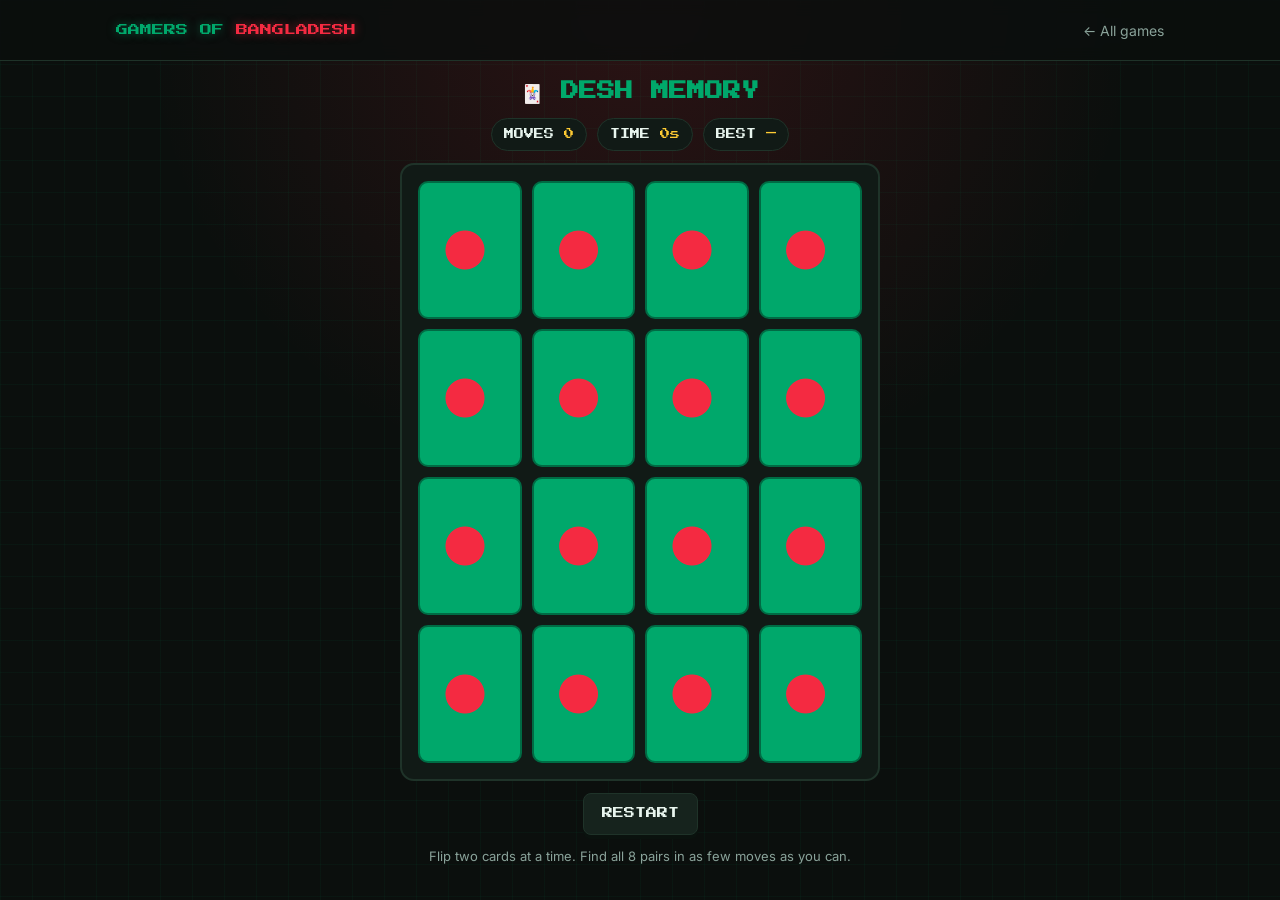
==== games/desh-memory/index.html @ c5d4e993 "Turn landing page into a mini-games hub with four games Adds Rickshaw Rush, Mango Mania, Sundarbans " ====
<!DOCTYPE html>
<html lang="en">
<head>
  <meta charset="UTF-8">
  <meta name="viewport" content="width=device-width, initial-scale=1.0">
  <title>Desh Memory — Gamers of Bangladesh</title>
  <meta name="description" content="Match pairs of Bangladeshi favourites in as few moves as possible. A free memory game.">
  <meta name="theme-color" content="#0b0f0d">
  <link rel="icon" href="../../favicon.svg" type="image/svg+xml">
  <link rel="preconnect" href="https://fonts.googleapis.com">
  <link rel="preconnect" href="https://fonts.gstatic.com" crossorigin>
  <link href="https://fonts.googleapis.com/css2?family=Press+Start+2P&family=Inter:wght@400;600&display=swap" rel="stylesheet">
  <link rel="stylesheet" href="../../assets/style.css">
  <style>
    .board { display: grid; grid-template-columns: repeat(4, 1fr); gap: 10px; padding: 16px; }
    .mcard {
      aspect-ratio: 3 / 4; border: 0; padding: 0; background: none; cursor: pointer;
      perspective: 600px; touch-action: manipulation; -webkit-tap-highlight-color: transparent;
    }
    .mcard .inner {
      position: relative; display: block; width: 100%; height: 100%;
      transition: transform .35s ease; transform-style: preserve-3d;
    }
    .mcard.flipped .inner, .mcard.matched .inner { transform: rotateY(180deg); }
    .face {
      position: absolute; inset: 0; border-radius: 10px; backface-visibility: hidden; -webkit-backface-visibility: hidden;
      display: flex; flex-direction: column; align-items: center; justify-content: center; gap: 4px;
    }
    .back {
      background:
        radial-gradient(circle at 45% 50%, var(--red) 0 22%, transparent 23%),
        var(--green);
      border: 2px solid #006b44;
    }
    .front { background: var(--panel-2); border: 2px solid var(--line); transform: rotateY(180deg); }
    .front .emoji { font-size: clamp(26px, 8vw, 40px); line-height: 1; }
    .front .label { font-size: clamp(9px, 2.4vw, 11px); color: var(--muted); font-weight: 600; }
    .mcard.matched .front { border-color: var(--green); box-shadow: 0 0 12px rgba(0,168,107,.35) inset; }
    .mcard:focus-visible { outline: 2px solid var(--yellow); outline-offset: 2px; border-radius: 10px; }
    @media (prefers-reduced-motion: reduce) { .mcard .inner { transition: none; } }
  </style>
</head>
<body class="game-page">
  <header class="site-header">
    <div class="wrap">
      <a class="brand" href="../../">GAMERS OF <span>BANGLADESH</span></a>
      <a class="nav-link" href="../../#games">← All games</a>
    </div>
  </header>

  <main class="game-main">
    <h1 class="game-title">🃏 DESH MEMORY</h1>
    <div class="hud">
      <span class="pill">MOVES <b id="moves">0</b></span>
      <span class="pill">TIME <b id="time">0s</b></span>
      <span class="pill">BEST <b id="best">—</b></span>
    </div>

    <div class="stage">
      <div class="board" id="board"></div>
      <div class="overlay" id="overlay" hidden>
        <h2 id="ovTitle">ALL MATCHED!</h2>
        <p id="ovText"></p>
        <div class="big" id="ovScore"></div>
        <button class="btn" id="againBtn">PLAY AGAIN</button>
      </div>
    </div>
    <button class="btn secondary" id="restartBtn">RESTART</button>
    <p class="help">Flip two cards at a time. Find all 8 pairs in as few moves as you can.</p>
  </main>

  <script src="../../assets/common.js"></script>
  <script>
  (function () {
    const ITEMS = [
      ['🐅', 'Bagh'], ['🥭', 'Aam'], ['🛺', 'CNG'], ['🏏', 'Cricket'],
      ['🐟', 'Ilish'], ['☕', 'Cha'], ['⛵', 'Nouka'], ['🌾', 'Dhan'],
    ];
    const board = document.getElementById('board');
    const movesEl = document.getElementById('moves');
    const timeEl = document.getElementById('time');
    const bestEl = document.getElementById('best');
    const overlay = document.getElementById('overlay');
    const ovTitle = document.getElementById('ovTitle');
    const ovText = document.getElementById('ovText');
    const ovScore = document.getElementById('ovScore');

    let open = [], lock = false, moves = 0, matched = 0, startTime = 0, timer = null;

    function showBest() {
      const b = GOB.getBest('memory');
      bestEl.textContent = b ? b + ' moves' : '—';
    }

    function shuffle(a) {
      for (let i = a.length - 1; i > 0; i--) { const j = Math.floor(Math.random() * (i + 1)); [a[i], a[j]] = [a[j], a[i]]; }
      return a;
    }

    function newGame() {
      clearInterval(timer); timer = null;
      open = []; lock = false; moves = 0; matched = 0;
      movesEl.textContent = 0; timeEl.textContent = '0s';
      overlay.hidden = true;
      board.innerHTML = '';
      shuffle([...ITEMS, ...ITEMS]).forEach(([emoji, label]) => {
        const b = document.createElement('button');
        b.className = 'mcard';
        b.dataset.key = label;
        b.setAttribute('aria-label', 'Hidden card');
        b.innerHTML = '<span class="inner"><span class="face back"></span>' +
          '<span class="face front"><span class="emoji">' + emoji + '</span><span class="label">' + label + '</span></span></span>';
        b.addEventListener('click', () => flip(b, label));
        board.appendChild(b);
      });
      showBest();
    }

    function flip(card, label) {
      if (lock || card.classList.contains('flipped') || card.classList.contains('matched')) return;
      if (!timer) {
        startTime = performance.now();
        timer = setInterval(() => { timeEl.textContent = Math.floor((performance.now() - startTime) / 1000) + 's'; }, 250);
      }
      card.classList.add('flipped');
      card.setAttribute('aria-label', label);
      open.push(card);
      if (open.length < 2) return;

      moves++; movesEl.textContent = moves;
      const [a, b] = open;
      if (a.dataset.key === b.dataset.key) {
        a.classList.add('matched'); b.classList.add('matched');
        open = []; matched++;
        if (matched === ITEMS.length) setTimeout(win, 450);
      } else {
        lock = true;
        setTimeout(() => {
          a.classList.remove('flipped'); b.classList.remove('flipped');
          a.setAttribute('aria-label', 'Hidden card'); b.setAttribute('aria-label', 'Hidden card');
          open = []; lock = false;
        }, 800);
      }
    }

    function win() {
      clearInterval(timer);
      const secs = Math.floor((performance.now() - startTime) / 1000);
      const record = GOB.saveBest('memory', moves, true);
      showBest();
      ovTitle.textContent = record ? 'NEW RECORD!' : 'ALL MATCHED!';
      ovText.textContent = 'You finished in ' + secs + ' seconds.' + (moves <= 12 ? ' Amazing memory!' : '');
      ovScore.textContent = moves + ' moves';
      overlay.hidden = false;
      document.getElementById('againBtn').focus();
    }

    document.getElementById('againBtn').addEventListener('click', newGame);
    document.getElementById('restartBtn').addEventListener('click', newGame);
    newGame();
  })();
  </script>
</body>
</html>
---- assets/style.css ----
:root {
  --bg: #0b0f0d;
  --panel: #111a16;
  --panel-2: #16231d;
  --line: #1f3329;
  --green: #00a86b;
  --green-dim: rgba(0, 168, 107, 0.15);
  --red: #f42a41;
  --yellow: #ffcc33;
  --text: #e8f5ee;
  --muted: #8aa39a;
  --radius: 14px;
  --pixel: 'Press Start 2P', monospace;
}

* { box-sizing: border-box; margin: 0; padding: 0; }
html { -webkit-text-size-adjust: 100%; }
body {
  min-height: 100vh;
  background:
    radial-gradient(circle at 50% 0%, rgba(244, 42, 65, 0.14), transparent 45%),
    linear-gradient(rgba(0, 168, 107, 0.05) 1px, transparent 1px) 0 0 / 32px 32px,
    linear-gradient(90deg, rgba(0, 168, 107, 0.05) 1px, transparent 1px) 0 0 / 32px 32px,
    var(--bg);
  color: var(--text);
  font-family: 'Inter', system-ui, -apple-system, sans-serif;
  line-height: 1.5;
}
a { color: inherit; }
button { font: inherit; color: inherit; }

.wrap { max-width: 1080px; margin: 0 auto; padding: 0 16px; }

/* Header */
.site-header {
  border-bottom: 1px solid var(--line);
  background: rgba(11, 15, 13, 0.85);
  backdrop-filter: blur(8px);
  position: sticky; top: 0; z-index: 10;
}
.site-header .wrap { display: flex; align-items: center; justify-content: space-between; height: 60px; gap: 12px; }
.brand {
  font-family: var(--pixel); font-size: 12px; line-height: 1.5;
  color: var(--green); text-decoration: none;
  text-shadow: 0 0 10px rgba(0, 168, 107, 0.5);
}
.brand span { color: var(--red); text-shadow: 0 0 10px rgba(244, 42, 65, 0.5); }
.nav-link { font-size: 14px; color: var(--muted); text-decoration: none; }
.nav-link:hover { color: var(--text); }

/* Hero */
.hero { text-align: center; padding: 56px 0 32px; }
.hero h1 {
  font-family: var(--pixel); font-size: clamp(18px, 4.6vw, 34px); line-height: 1.6;
  color: var(--green); text-shadow: 0 0 14px rgba(0, 168, 107, 0.55);
}
.hero h1 span { color: var(--red); text-shadow: 0 0 14px rgba(244, 42, 65, 0.55); }
.hero p { color: var(--muted); max-width: 560px; margin: 16px auto 0; font-size: 16px; }

/* Game grid */
.section-title { font-family: var(--pixel); font-size: 13px; color: var(--text); margin: 24px 0 16px; }
.grid { display: grid; grid-template-columns: repeat(auto-fill, minmax(240px, 1fr)); gap: 16px; padding-bottom: 48px; }
.card {
  display: flex; flex-direction: column;
  background: var(--panel); border: 1px solid var(--line); border-radius: var(--radius);
  text-decoration: none; overflow: hidden;
  transition: transform .15s ease, border-color .15s ease, box-shadow .15s ease;
}
.card:hover, .card:focus-visible {
  transform: translateY(-3px); border-color: var(--green);
  box-shadow: 0 8px 24px rgba(0, 168, 107, 0.18); outline: none;
}
.card .thumb {
  height: 130px; display: grid; place-items: center; font-size: 56px;
  background: radial-gradient(circle at 50% 60%, var(--green-dim), transparent 70%), var(--panel-2);
  border-bottom: 1px solid var(--line);
}
.card .body { padding: 14px 16px 16px; display: flex; flex-direction: column; gap: 6px; flex: 1; }
.card h3 { font-family: var(--pixel); font-size: 11px; line-height: 1.6; color: var(--green); }
.card p { font-size: 14px; color: var(--muted); flex: 1; }
.card .meta { display: flex; justify-content: space-between; align-items: center; font-size: 12px; color: var(--muted); margin-top: 6px; }
.card .play {
  font-family: var(--pixel); font-size: 9px; color: var(--bg); background: var(--green);
  padding: 7px 10px; border-radius: 6px;
}
.best { color: var(--yellow); }

footer.site-footer { border-top: 1px solid var(--line); padding: 24px 0 32px; text-align: center; color: var(--muted); font-size: 13px; }

/* ===== Game page shell ===== */
.game-page { display: flex; flex-direction: column; min-height: 100vh; }
.game-main { flex: 1; display: flex; flex-direction: column; align-items: center; padding: 16px 16px 32px; gap: 12px; }
.game-title { font-family: var(--pixel); font-size: clamp(13px, 3.4vw, 18px); color: var(--green); text-align: center; line-height: 1.6; }
.hud {
  display: flex; gap: 10px; justify-content: center; flex-wrap: wrap;
  font-family: var(--pixel); font-size: 10px;
}
.hud .pill { background: var(--panel); border: 1px solid var(--line); border-radius: 999px; padding: 8px 12px; white-space: nowrap; }
.hud .pill b { color: var(--yellow); font-weight: normal; }

.stage {
  position: relative; width: 100%; max-width: 480px;
  border: 2px solid var(--line); border-radius: var(--radius); overflow: hidden;
  background: var(--panel); touch-action: none; user-select: none; -webkit-user-select: none;
}
.stage canvas { display: block; width: 100%; height: auto; }

.overlay {
  position: absolute; inset: 0; display: flex; flex-direction: column;
  align-items: center; justify-content: center; gap: 14px; text-align: center; padding: 20px;
  background: rgba(11, 15, 13, 0.82); backdrop-filter: blur(2px);
}
.overlay[hidden] { display: none; }
.overlay h2 { font-family: var(--pixel); font-size: 16px; line-height: 1.6; color: var(--green); }
.overlay p { color: var(--muted); font-size: 14px; max-width: 320px; }
.overlay .big { font-family: var(--pixel); font-size: 22px; color: var(--yellow); }

.btn {
  font-family: var(--pixel); font-size: 11px; cursor: pointer;
  background: var(--green); color: var(--bg); border: 0; border-radius: 8px;
  padding: 12px 18px; box-shadow: 0 4px 0 #006b44; transition: transform .08s ease, box-shadow .08s ease;
}
.btn:active { transform: translateY(3px); box-shadow: 0 1px 0 #006b44; }
.btn.secondary { background: var(--panel-2); color: var(--text); box-shadow: 0 4px 0 #0a120e; border: 1px solid var(--line); }

.help { color: var(--muted); font-size: 13px; text-align: center; max-width: 480px; }
.touch-controls { display: none; gap: 12px; width: 100%; max-width: 480px; }
.touch-controls button {
  flex: 1; height: 64px; font-size: 26px; border-radius: var(--radius);
  background: var(--panel); border: 1px solid var(--line); touch-action: manipulation;
}
.touch-controls button:active { background: var(--panel-2); border-color: var(--green); }
@media (hover: none) and (pointer: coarse) { .touch-controls { display: flex; } }

@media (prefers-reduced-motion: reduce) {
  .card { transition: none; }
}
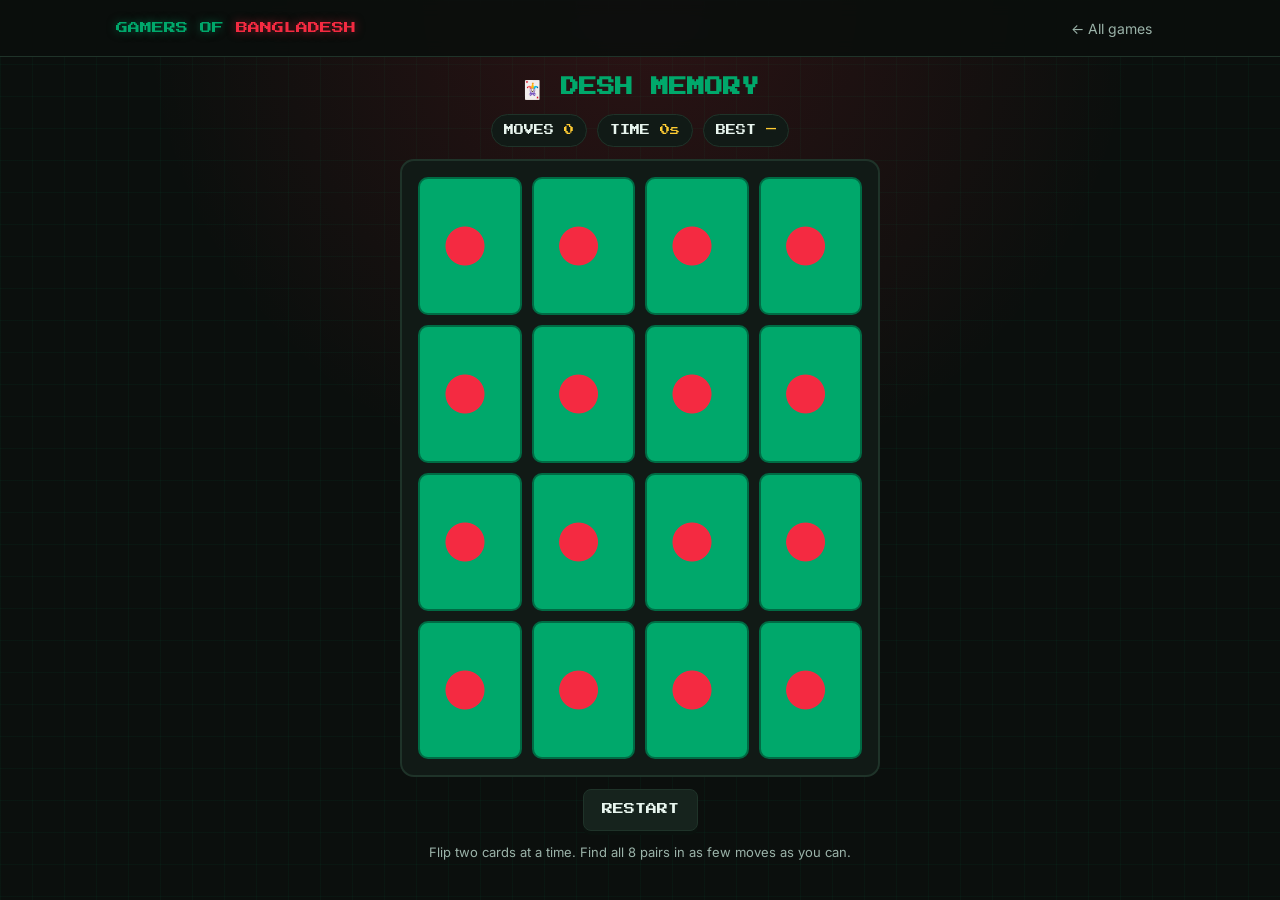
==== commit 2dcae84e: "Redesign homepage: animated pixel hero, daily challenge, game cards Adds a looping pixel-art hero sc" ====
--- a/games/desh-memory/index.html
+++ b/games/desh-memory/index.html
@@ -40,7 +40,7 @@
     @media (prefers-reduced-motion: reduce) { .mcard .inner { transition: none; } }
   </style>
 </head>
-<body class="game-page">
+<body class="game-page" data-game="memory">
   <header class="site-header">
     <div class="wrap">
       <a class="brand" href="../../">GAMERS OF <span>BANGLADESH</span></a>
--- a/assets/style.css
+++ b/assets/style.css
@@ -8,13 +8,19 @@
   --red: #f42a41;
   --yellow: #ffcc33;
   --text: #e8f5ee;
-  --muted: #8aa39a;
+  --muted: #9bb3a9;
   --radius: 14px;
   --pixel: 'Press Start 2P', monospace;
+  --bangla: 'Hind Siliguri', 'Noto Sans Bengali', 'Nirmala UI', 'Kohinoor Bangla', system-ui, sans-serif;
+  --header-h: 56px;
 }
 
 * { box-sizing: border-box; margin: 0; padding: 0; }
-html { -webkit-text-size-adjust: 100%; }
+html {
+  -webkit-text-size-adjust: 100%;
+  scroll-behavior: smooth;
+  scroll-padding-top: calc(var(--header-h) + 12px);
+}
 body {
   min-height: 100vh;
   background:
@@ -28,64 +34,254 @@
 }
 a { color: inherit; }
 button { font: inherit; color: inherit; }
+:focus-visible { outline: 3px solid var(--yellow); outline-offset: 3px; border-radius: 4px; }
 
 .wrap { max-width: 1080px; margin: 0 auto; padding: 0 16px; }
-
-/* Header */
+.sr-only {
+  position: absolute; width: 1px; height: 1px; margin: -1px; padding: 0; overflow: hidden;
+  clip: rect(0 0 0 0); white-space: nowrap; border: 0;
+}
+.skip {
+  position: absolute; left: 8px; top: -64px; z-index: 50; padding: 10px 14px;
+  background: var(--yellow); color: #000; font-weight: 600; border-radius: 8px; text-decoration: none;
+}
+.skip:focus { top: 8px; }
+
+/* ===== Header (sticky, mobile-safe) ===== */
 .site-header {
+  position: sticky; top: 0; z-index: 20;
   border-bottom: 1px solid var(--line);
-  background: rgba(11, 15, 13, 0.85);
-  backdrop-filter: blur(8px);
-  position: sticky; top: 0; z-index: 10;
-}
-.site-header .wrap { display: flex; align-items: center; justify-content: space-between; height: 60px; gap: 12px; }
+  background: rgba(11, 15, 13, 0.9);
+  -webkit-backdrop-filter: blur(8px); backdrop-filter: blur(8px);
+  padding-top: env(safe-area-inset-top);
+}
+.site-header .wrap { display: flex; align-items: center; justify-content: space-between; min-height: var(--header-h); gap: 12px; }
 .brand {
-  font-family: var(--pixel); font-size: 12px; line-height: 1.5;
-  color: var(--green); text-decoration: none;
+  font-family: var(--pixel); font-size: clamp(9px, 2.8vw, 12px); line-height: 1.5;
+  color: var(--green); text-decoration: none; white-space: nowrap;
   text-shadow: 0 0 10px rgba(0, 168, 107, 0.5);
 }
 .brand span { color: var(--red); text-shadow: 0 0 10px rgba(244, 42, 65, 0.5); }
-.nav-link { font-size: 14px; color: var(--muted); text-decoration: none; }
-.nav-link:hover { color: var(--text); }
-
-/* Hero */
-.hero { text-align: center; padding: 56px 0 32px; }
+.nav { display: flex; align-items: center; gap: 2px; }
+.nav-link {
+  display: inline-flex; align-items: center; min-height: 44px; padding: 0 12px;
+  font-size: 14px; color: var(--muted); text-decoration: none; border-radius: 8px;
+}
+.nav-link:hover { color: var(--text); background: var(--panel); }
+.nav-link.opt { display: none; }
+@media (min-width: 420px) { .nav-link.opt { display: inline-flex; } }
+
+/* ===== Maintenance notice ===== */
+.notice {
+  background: rgba(255, 204, 51, 0.12); border-bottom: 1px solid rgba(255, 204, 51, 0.35);
+  color: var(--yellow); text-align: center; font-size: 14px; font-weight: 600;
+  padding: 10px 16px;
+}
+
+/* ===== Hero ===== */
+.hero {
+  position: relative; isolation: isolate; overflow: hidden;
+  min-height: 560px; min-height: clamp(520px, 74svh, 680px);
+  display: flex; justify-content: center; text-align: center;
+  background: linear-gradient(#120c2b 0%, #3a1458 45%, #c94258 80%, #ffb347 100%); /* shown until the canvas draws */
+  border-bottom: 1px solid var(--line);
+}
+.hero canvas { position: absolute; left: 0; bottom: 0; width: 100%; height: 30%; image-rendering: pixelated; z-index: 0; }
+.hero::after { /* CRT scanlines + vignette. Sits above the canvas, below the text. */
+  content: ''; position: absolute; inset: 0; z-index: 1; pointer-events: none;
+  background:
+    repeating-linear-gradient(to bottom, rgba(0, 0, 0, 0.2) 0 1px, transparent 1px 3px),
+    radial-gradient(ellipse at 50% 45%, transparent 55%, rgba(0, 0, 0, 0.45) 100%);
+}
+.hero-inner { position: relative; z-index: 2; width: 100%; max-width: 760px; padding: 44px 16px 0; }
+.hero-inner::before { /* soft dark pool behind the text so it stays readable over the sunset */
+  content: ''; position: absolute; inset: 0 -30px -10px; z-index: -1;
+  background: radial-gradient(ellipse at 50% 45%, rgba(10, 7, 26, 0.66), transparent 72%);
+}
 .hero h1 {
-  font-family: var(--pixel); font-size: clamp(18px, 4.6vw, 34px); line-height: 1.6;
-  color: var(--green); text-shadow: 0 0 14px rgba(0, 168, 107, 0.55);
-}
-.hero h1 span { color: var(--red); text-shadow: 0 0 14px rgba(244, 42, 65, 0.55); }
-.hero p { color: var(--muted); max-width: 560px; margin: 16px auto 0; font-size: 16px; }
-
-/* Game grid */
-.section-title { font-family: var(--pixel); font-size: 13px; color: var(--text); margin: 24px 0 16px; }
-.grid { display: grid; grid-template-columns: repeat(auto-fill, minmax(240px, 1fr)); gap: 16px; padding-bottom: 48px; }
+  font-family: var(--pixel); font-size: clamp(20px, 6.4vw, 46px); line-height: 1.5; text-transform: uppercase;
+  color: #1ed592; text-shadow: 0 0 14px rgba(0, 168, 107, 0.7), 0 3px 0 #04361f;
+}
+.hero h1 span { display: block; }
+.hero h1 .r { color: #ff5468; text-shadow: 0 0 14px rgba(244, 42, 65, 0.7), 0 3px 0 #5a0a14; }
+.bangla {
+  margin-top: 10px; font-family: var(--bangla); font-weight: 600; font-size: clamp(20px, 4.6vw, 30px); line-height: 1.4;
+  color: #fff4d6; text-shadow: 0 2px 8px rgba(0, 0, 0, 0.75);
+}
+.tagline {
+  margin-top: 14px; min-height: 1.8em; font-size: clamp(15px, 3.6vw, 19px); font-weight: 600; color: var(--text);
+  text-shadow: 0 1px 6px rgba(0, 0, 0, 0.85);
+}
+.caret {
+  display: inline-block; width: 0.5em; height: 1em; margin-left: 4px; vertical-align: -0.12em;
+  background: var(--green); animation: blink 1s steps(1) infinite;
+}
+@keyframes blink { 50% { opacity: 0; } }
+.cta { display: flex; flex-wrap: wrap; justify-content: center; gap: 12px; margin-top: 24px; }
+.cta .btn-lg { flex: 1 1 220px; max-width: 300px; }
+
+.btn-lg {
+  display: inline-flex; align-items: center; justify-content: center; gap: 8px;
+  min-height: 52px; padding: 0 22px; border: 0; border-radius: 10px; cursor: pointer;
+  font-weight: 700; font-size: 16px; text-decoration: none; color: #06130d;
+  background: var(--green); box-shadow: 0 4px 0 #006b44;
+  transition: transform .08s ease, box-shadow .08s ease, filter .15s ease;
+}
+.btn-lg:hover { filter: brightness(1.12); }
+.btn-lg:active { transform: translateY(3px); box-shadow: 0 1px 0 #006b44; }
+.btn-lg.gold { background: var(--yellow); box-shadow: 0 4px 0 #a57f00; }
+.btn-lg.gold:active { box-shadow: 0 1px 0 #a57f00; }
+
+/* ===== Eyebrow label, continue row, daily challenge ===== */
+.eyebrow { font-family: var(--pixel); font-size: 9px; line-height: 1.6; color: var(--accent, var(--green)); letter-spacing: .04em; }
+.sprite { display: block; image-rendering: pixelated; flex: none; }
+
+.continue {
+  display: flex; align-items: center; gap: 14px; margin-top: 20px; padding: 10px 16px;
+  border: 1px dashed #2d4a3c; border-radius: 12px; background: var(--panel); text-decoration: none;
+  transition: border-color .15s ease, background .15s ease;
+}
+.continue[hidden] { display: none; }
+.continue:hover { border-color: var(--green); background: var(--panel-2); }
+.continue .txt { flex: 1; min-width: 0; }
+.continue .name { font-weight: 600; }
+.continue .sub { font-size: 13px; color: var(--muted); }
+.continue .go { font-family: var(--pixel); font-size: 9px; padding: 8px 10px; border-radius: 6px; background: var(--green); color: var(--bg); white-space: nowrap; }
+
+.daily {
+  --accent: #ffcc33; --accent-rgb: 255, 204, 51;
+  display: flex; align-items: center; flex-wrap: wrap; gap: 14px 18px; margin-top: 20px; padding: 18px;
+  border: 1px solid rgba(var(--accent-rgb), 0.55); border-radius: var(--radius);
+  background: linear-gradient(120deg, rgba(var(--accent-rgb), 0.16), var(--panel) 62%);
+  box-shadow: 0 8px 30px rgba(var(--accent-rgb), 0.12);
+}
+.daily-body { flex: 1 1 220px; min-width: 0; }
+.daily h2 { margin: 6px 0 2px; font-family: var(--pixel); font-size: 13px; line-height: 1.7; }
+.daily h2 span { color: var(--accent); }
+.daily p { font-size: 14px; color: var(--muted); }
+.daily-side { display: flex; align-items: center; flex-wrap: wrap; gap: 14px; }
+.countdown { font-family: var(--pixel); font-size: 14px; line-height: 1.4; color: var(--yellow); }
+.countdown small { display: block; margin-top: 4px; font-family: 'Inter', system-ui, sans-serif; font-size: 11px; color: var(--muted); }
+.best { color: var(--yellow); font-weight: 600; }
+
+/* ===== Alpona dividers ===== */
+.alpona {
+  display: block; height: 22px; opacity: .9;
+  background: url(alpona.svg) repeat-x center / auto 22px;
+  -webkit-mask-image: linear-gradient(90deg, transparent, #000 14%, #000 86%, transparent);
+  mask-image: linear-gradient(90deg, transparent, #000 14%, #000 86%, transparent);
+}
+.alpona-rule { margin: 36px 0 8px; }
+.divider { display: flex; align-items: center; gap: 12px; margin: 36px 0 18px; }
+.divider .alpona { flex: 1; min-width: 24px; }
+.divider h2 { font-family: var(--pixel); font-size: 12px; line-height: 1.6; text-transform: uppercase; white-space: nowrap; }
+
+/* ===== Game cards ===== */
+.grid { display: grid; grid-template-columns: repeat(auto-fill, minmax(240px, 1fr)); gap: 18px; padding-bottom: 12px; }
 .card {
-  display: flex; flex-direction: column;
-  background: var(--panel); border: 1px solid var(--line); border-radius: var(--radius);
-  text-decoration: none; overflow: hidden;
-  transition: transform .15s ease, border-color .15s ease, box-shadow .15s ease;
+  --accent: #00a86b; --accent-rgb: 0, 168, 107;
+  position: relative; display: flex; flex-direction: column; overflow: hidden;
+  background: var(--panel); border: 1px solid var(--line); border-radius: var(--radius); text-decoration: none;
+  transition: transform .18s ease, border-color .18s ease, box-shadow .18s ease;
 }
 .card:hover, .card:focus-visible {
-  transform: translateY(-3px); border-color: var(--green);
-  box-shadow: 0 8px 24px rgba(0, 168, 107, 0.18); outline: none;
-}
-.card .thumb {
-  height: 130px; display: grid; place-items: center; font-size: 56px;
-  background: radial-gradient(circle at 50% 60%, var(--green-dim), transparent 70%), var(--panel-2);
+  border-color: var(--accent);
+  box-shadow: 0 12px 32px rgba(var(--accent-rgb), 0.28), 0 0 0 1px var(--accent);
+}
+.card:focus-visible { outline: 3px solid var(--yellow); outline-offset: 3px; }
+.card .body { display: flex; flex-direction: column; gap: 6px; flex: 1; padding: 14px 16px 16px; }
+.card h3 { font-family: var(--pixel); font-size: 11px; line-height: 1.6; text-transform: uppercase; color: var(--accent); }
+.card p { flex: 1; font-size: 14px; color: var(--muted); }
+.meta { display: flex; justify-content: space-between; align-items: center; gap: 8px; margin-top: 8px; font-size: 12px; color: var(--muted); }
+.stats { display: flex; flex-wrap: wrap; align-items: center; gap: 4px 12px; }
+.play { font-family: var(--pixel); font-size: 9px; color: #0b0f0d; background: var(--accent); padding: 8px 10px; border-radius: 6px; white-space: nowrap; }
+.badge {
+  position: absolute; top: 10px; left: 10px; z-index: 3;
+  font-family: var(--pixel); font-size: 8px; line-height: 1; padding: 6px 7px; border-radius: 5px;
+  color: #0b0f0d; background: var(--yellow);
+}
+.badge.hot { background: #ff5a3c; }
+
+/* Thumbnail "stage" where each game's pixel icon lives and previews on hover */
+.thumb {
+  container-type: inline-size; position: relative; overflow: hidden; height: 150px;
+  background: radial-gradient(circle at 50% 78%, rgba(var(--accent-rgb), 0.32), transparent 70%), var(--panel-2);
   border-bottom: 1px solid var(--line);
 }
-.card .body { padding: 14px 16px 16px; display: flex; flex-direction: column; gap: 6px; flex: 1; }
-.card h3 { font-family: var(--pixel); font-size: 11px; line-height: 1.6; color: var(--green); }
-.card p { font-size: 14px; color: var(--muted); flex: 1; }
-.card .meta { display: flex; justify-content: space-between; align-items: center; font-size: 12px; color: var(--muted); margin-top: 6px; }
-.card .play {
-  font-family: var(--pixel); font-size: 9px; color: var(--bg); background: var(--green);
-  padding: 7px 10px; border-radius: 6px;
-}
-.best { color: var(--yellow); }
-
-footer.site-footer { border-top: 1px solid var(--line); padding: 24px 0 32px; text-align: center; color: var(--muted); font-size: 13px; }
+.thumb .pit { position: absolute; left: 50%; transform: translateX(-50%); }
+
+.card[data-game="rickshaw"] .thumb::after { /* road */
+  content: ''; position: absolute; left: 0; right: 0; bottom: 0; height: 26px;
+  background: #1c2420; border-top: 3px solid #2e3b34;
+}
+.card[data-game="rickshaw"] .thumb::before { /* lane dashes */
+  content: ''; position: absolute; left: 0; right: 0; bottom: 9px; height: 3px; z-index: 1;
+  background: repeating-linear-gradient(90deg, rgba(255, 204, 51, 0.85) 0 14px, transparent 14px 28px);
+}
+.card[data-game="rickshaw"] .pit { bottom: 14px; }
+
+.card[data-game="mango"] .thumb::after { /* basket the mango drops into */
+  content: ''; position: absolute; left: 50%; bottom: 8px; width: 84px; height: 34px; margin-left: -42px; z-index: 2;
+  background: repeating-linear-gradient(180deg, #8a5a2b 0 8px, #6b4423 8px 10px);
+  clip-path: polygon(0 0, 100% 0, 88% 100%, 12% 100%); border-top: 4px solid #b07a3e;
+}
+.card[data-game="mango"] .pit { bottom: 32px; }
+
+.card[data-game="tiger"] .pit { bottom: 12px; overflow: hidden; padding: 0 18px 14px; }
+.card[data-game="tiger"] .pit::after { /* burrow mouth, drawn over the tiger's chin */
+  content: ''; position: absolute; left: 4px; right: 4px; bottom: 0; height: 24px; border-radius: 50%;
+  background: radial-gradient(ellipse at 50% 40%, #120c06 0 55%, #4a331b 58% 100%);
+}
+
+.card[data-game="memory"] .thumb::before { /* a second card peeking out behind */
+  content: ''; position: absolute; left: 50%; top: 50%; width: 60px; height: 66px; margin: -33px 0 0 -30px;
+  border: 3px dashed rgba(var(--accent-rgb), 0.55); border-radius: 8px; transform: translate(48px, 4px) rotate(11deg);
+}
+.card[data-game="memory"] .pit { top: 50%; margin-top: -33px; }
+
+/* Hover / keyboard-focus previews (disabled by prefers-reduced-motion) */
+@media (prefers-reduced-motion: no-preference) {
+  .card:hover, .card:focus-visible { transform: translateY(-5px); }
+  .card:is(:hover, :focus-visible) [data-sprite="rickshaw"] { animation: drive 2.4s linear infinite, bob .3s steps(2) infinite; }
+  .card:is(:hover, :focus-visible) [data-sprite="mango"] { animation: fall 1.8s ease-in infinite; }
+  .card:is(:hover, :focus-visible) [data-sprite="tiger"] { animation: pop 2.2s steps(5) infinite; }
+  .card:is(:hover, :focus-visible) [data-sprite="memory"] { animation: flip 1.8s ease-in-out infinite; }
+  .badge { animation: pulse 1.8s ease-in-out infinite; }
+}
+@keyframes drive { from { transform: translateX(calc(-50cqw - 100%)); } to { transform: translateX(calc(50cqw + 100%)); } }
+@keyframes bob { 50% { translate: 0 -2px; } }
+@keyframes fall {
+  0% { transform: translateY(-120px) rotate(-25deg); }
+  55% { transform: translateY(0) rotate(8deg); }
+  65% { transform: translateY(-12px) rotate(-4deg); }
+  75%, 100% { transform: translateY(0) rotate(0); }
+}
+@keyframes pop {
+  0%, 10% { transform: translateY(calc(100% + 14px)); }
+  30%, 70% { transform: translateY(0); }
+  90%, 100% { transform: translateY(calc(100% + 14px)); }
+}
+@keyframes flip {
+  0%, 15% { transform: perspective(500px) rotateY(0); }
+  50%, 70% { transform: perspective(500px) rotateY(180deg); }
+  100% { transform: perspective(500px) rotateY(360deg); }
+}
+@keyframes pulse { 50% { transform: scale(1.08); } }
+
+/* ===== Scroll reveal ===== */
+.js .reveal { opacity: 0; transform: translateY(18px); transition: opacity .6s ease, transform .6s ease; transition-delay: var(--d, 0s); }
+.js .reveal.in { opacity: 1; transform: none; }
+.js.no-reveal .reveal { opacity: 1; transform: none; transition: none; } /* failsafe if home.js never runs */
+
+/* ===== Footer ===== */
+footer.site-footer { margin-top: 8px; padding: 0 0 32px; text-align: center; color: var(--muted); font-size: 13px; }
+.footer-links { display: flex; flex-wrap: wrap; justify-content: center; gap: 10px 14px; margin: 14px 0 12px; }
+.suggest {
+  display: inline-flex; align-items: center; gap: 8px; min-height: 44px; padding: 0 16px;
+  border: 1px solid var(--green); border-radius: 999px; color: var(--text); font-weight: 600; font-size: 14px; text-decoration: none;
+}
+.suggest:hover { background: var(--green-dim); }
+.footer-links .top { display: inline-flex; align-items: center; min-height: 44px; padding: 0 10px; color: var(--muted); }
 
 /* ===== Game page shell ===== */
 .game-page { display: flex; flex-direction: column; min-height: 100vh; }
@@ -132,6 +328,10 @@
 .touch-controls button:active { background: var(--panel-2); border-color: var(--green); }
 @media (hover: none) and (pointer: coarse) { .touch-controls { display: flex; } }
 
+/* ===== Reduced motion: no scrolling, flicker, blinking, reveals or hover movement ===== */
 @media (prefers-reduced-motion: reduce) {
-  .card { transition: none; }
-}
+  html { scroll-behavior: auto; }
+  .caret { animation: none; }
+  .card, .continue, .btn-lg { transition: none; }
+  .js .reveal { opacity: 1; transform: none; transition: none; }
+}
